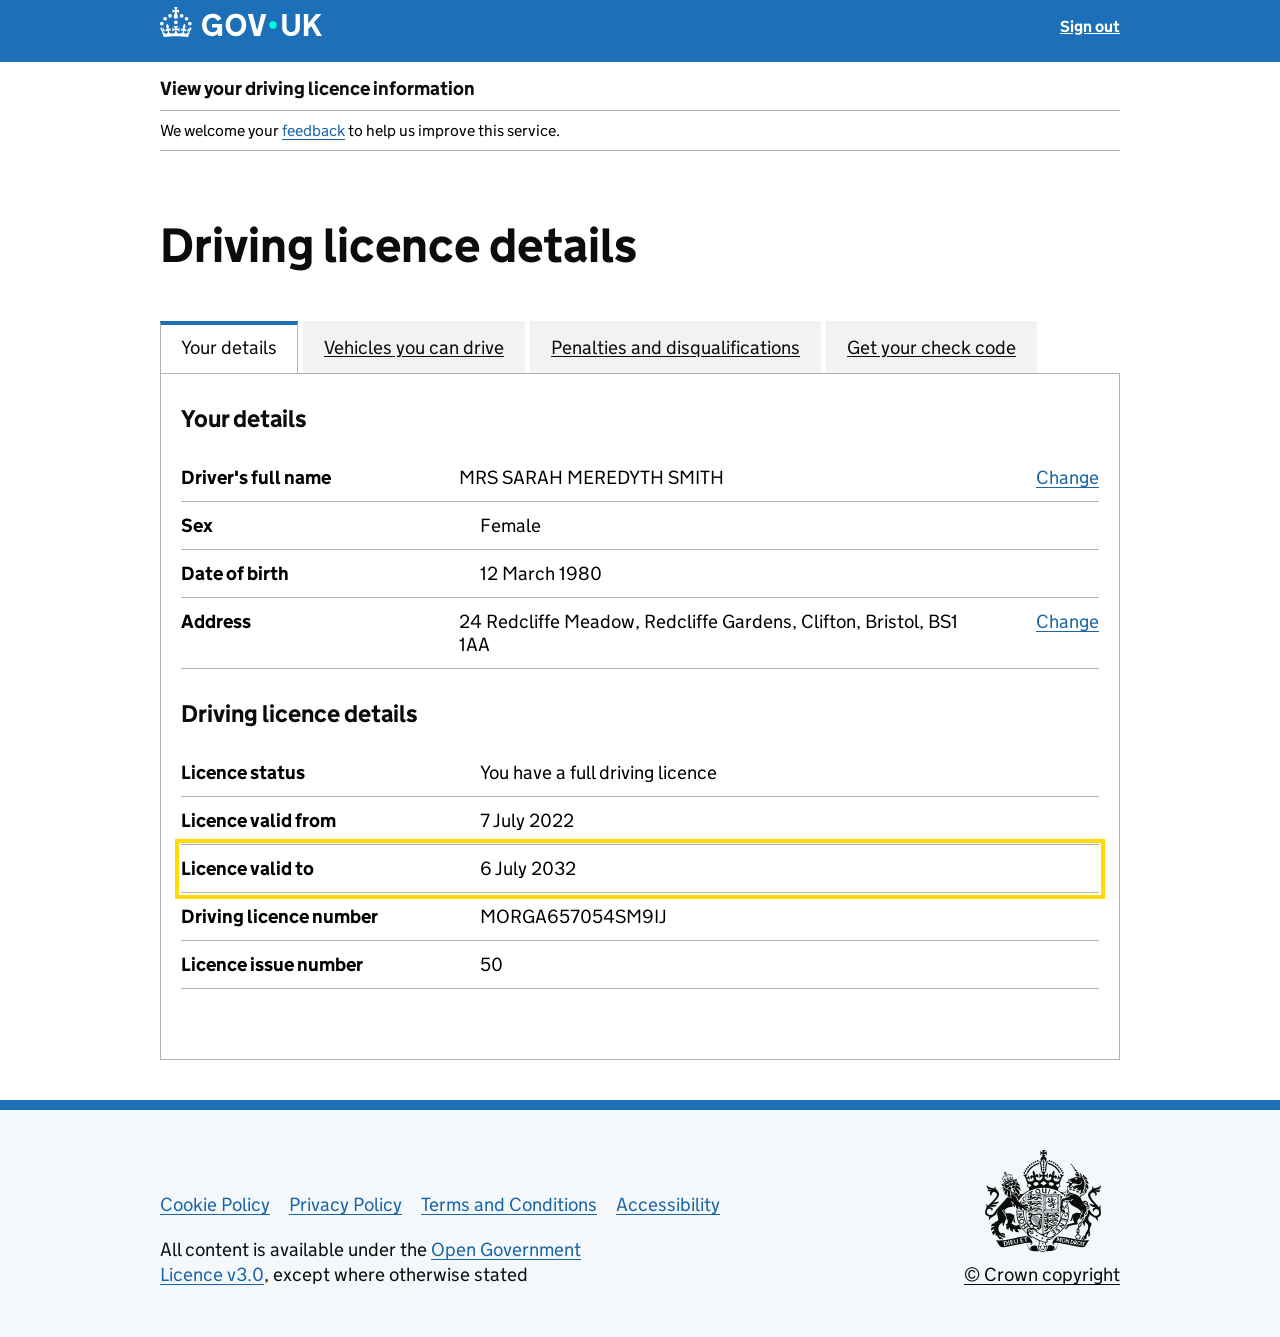
==== Driving licence details/index.html @ 511510b8 "Initial commit - GOV.UK driving licence service replica" ====
﻿<!DOCTYPE html>
<html lang="en" class="govuk-template govuk-frontend-supported">
<head>
  <meta charset="utf-8">
  <title>Driving licence details - View your driving licence information - GOV.UK</title>
  <meta name="viewport" content="width=device-width, initial-scale=1, viewport-fit=cover">
  <meta name="theme-color" content="#0b0c0c">
  <link rel="stylesheet" href="../Enter%20details/css/application-9f3643de.css" media="all">
  <link rel="stylesheet" href="css/details.css" media="all">
  <link rel="icon" href="../Enter%20details/images/favicon.svg" type="image/svg+xml">
</head>
<body class="govuk-template__body js-enabled govuk-frontend-supported">
<script>document.body.className += ' js-enabled' + ('noModule' in HTMLScriptElement.prototype ? ' govuk-frontend-supported' : '');</script>

<a class="govuk-skip-link" href="#main-content">Skip to main content</a>

<header class="app-header-bar" role="banner">
  <div class="govuk-width-container">
    <a href="https://www.gov.uk/" aria-label="GOV.UK">
      <svg aria-label="GOV.UK" class="govuk-header__logotype" fill="currentcolor" focusable="false" height="30" role="img" viewBox="0 0 324 60" width="162" xmlns="http://www.w3.org/2000/svg">
        <title>GOV.UK</title>
        <g>
          <circle cx="20" cy="17.6" r="3.7"></circle>
          <circle cx="10.2" cy="23.5" r="3.7"></circle>
          <circle cx="3.7" cy="33.2" r="3.7"></circle>
          <circle cx="31.7" cy="30.6" r="3.7"></circle>
          <circle cx="43.3" cy="17.6" r="3.7"></circle>
          <circle cx="53.2" cy="23.5" r="3.7"></circle>
          <circle cx="59.7" cy="33.2" r="3.7"></circle>
          <path d="M33.1,9.8c.2-.1.3-.3.5-.5l4.6,2.4v-6.8l-4.6,1.5c-.1-.2-.3-.3-.5-.5l1.9-5.9h-6.7l1.9,5.9c-.2.1-.3.3-.5.5l-4.6-1.5v6.8l4.6-2.4c.1.2.3.3.5.5l-2.6,8c-.9,2.8,1.2,5.7,4.1,5.7h0c3,0,5.1-2.9,4.1-5.7l-2.6-8ZM37,37.9s-3.4,3.8-4.1,6.1c2.2,0,4.2-.5,6.4-2.8l-.7,8.5c-2-2.8-4.4-4.1-5.7-3.8.1,3.1.5,6.7,5.8,7.2,3.7.3,6.7-1.5,7-3.8.4-2.6-2-4.3-3.7-1.6-1.4-4.5,2.4-6.1,4.9-3.2-1.9-4.5-1.8-7.7,2.4-10.9,3,4,2.6,7.3-1.2,11.1,2.4-1.3,6.2,0,4,4.6-1.2-2.8-3.7-2.2-4.2.2-.3,1.7.7,3.7,3,4.2,1.9.3,4.7-.9,7-5.9-1.3,0-2.4.7-3.9,1.7l2.4-8c.6,2.3,1.4,3.7,2.2,4.5.6-1.6.5-2.8,0-5.3l5,1.8c-2.6,3.6-5.2,8.7-7.3,17.5-7.4-1.1-15.7-1.7-24.5-1.7h0c-8.8,0-17.1.6-24.5,1.7-2.1-8.9-4.7-13.9-7.3-17.5l5-1.8c-.5,2.5-.6,3.7,0,5.3.8-.8,1.6-2.3,2.2-4.5l2.4,8c-1.5-1-2.6-1.7-3.9-1.7,2.3,5,5.2,6.2,7,5.9,2.3-.4,3.3-2.4,3-4.2-.5-2.4-3-3.1-4.2-.2-2.2-4.6,1.6-6,4-4.6-3.7-3.7-4.2-7.1-1.2-11.1,4.2,3.2,4.3,6.4,2.4,10.9,2.5-2.8,6.3-1.3,4.9,3.2-1.8-2.7-4.1-1-3.7,1.6.3,2.3,3.3,4.1,7,3.8,5.4-.5,5.7-4.2,5.8-7.2-1.3-.2-3.7,1-5.7,3.8l-.7-8.5c2.2,2.3,4.2,2.7,6.4,2.8-.7-2.3-4.1-6.1-4.1-6.1h10.6,0Z"></path>
        </g>
        <circle class="govuk-logo-dot" cx="226" cy="36" r="7.3"></circle>
        <path d="M93.94 41.25c.4 1.81 1.2 3.21 2.21 4.62 1 1.4 2.21 2.41 3.61 3.21s3.21 1.2 5.22 1.2 3.61-.4 4.82-1c1.4-.6 2.41-1.4 3.21-2.41.8-1 1.4-2.01 1.61-3.01s.4-2.01.4-3.01v.14h-10.86v-7.02h20.07v24.08h-8.03v-5.56c-.6.8-1.38 1.61-2.19 2.41-.8.8-1.81 1.2-2.81 1.81-1 .4-2.21.8-3.41 1.2s-2.41.4-3.81.4a18.56 18.56 0 0 1-14.65-6.63c-1.6-2.01-3.01-4.41-3.81-7.02s-1.4-5.62-1.4-8.83.4-6.02 1.4-8.83a20.45 20.45 0 0 1 19.46-13.65c3.21 0 4.01.2 5.82.8 1.81.4 3.61 1.2 5.02 2.01 1.61.8 2.81 2.01 4.01 3.21s2.21 2.61 2.81 4.21l-7.63 4.41c-.4-1-1-1.81-1.61-2.61-.6-.8-1.4-1.4-2.21-2.01-.8-.6-1.81-1-2.81-1.4-1-.4-2.21-.4-3.61-.4-2.01 0-3.81.4-5.22 1.2-1.4.8-2.61 1.81-3.61 3.21s-1.61 2.81-2.21 4.62c-.4 1.81-.6 3.71-.6 5.42s.8 5.22.8 5.22Zm57.8-27.9c3.21 0 6.22.6 8.63 1.81 2.41 1.2 4.82 2.81 6.62 4.82S170.2 24.39 171 27s1.4 5.62 1.4 8.83-.4 6.02-1.4 8.83-2.41 5.02-4.01 7.02-4.01 3.61-6.62 4.82-5.42 1.81-8.63 1.81-6.22-.6-8.63-1.81-4.82-2.81-6.42-4.82-3.21-4.41-4.01-7.02-1.4-5.62-1.4-8.83.4-6.02 1.4-8.83 2.41-5.02 4.01-7.02 4.01-3.61 6.42-4.82 5.42-1.81 8.63-1.81Zm0 36.73c1.81 0 3.61-.4 5.02-1s2.61-1.81 3.61-3.01 1.81-2.81 2.21-4.41c.4-1.81.8-3.61.8-5.62 0-2.21-.2-4.21-.8-6.02s-1.2-3.21-2.21-4.62c-1-1.2-2.21-2.21-3.61-3.01s-3.21-1-5.02-1-3.61.4-5.02 1c-1.4.8-2.61 1.81-3.61 3.01s-1.81 2.81-2.21 4.62c-.4 1.81-.8 3.61-.8 5.62 0 2.41.2 4.21.8 6.02.4 1.81 1.2 3.21 2.21 4.41s2.21 2.21 3.61 3.01c1.4.8 3.21 1 5.02 1Zm36.32 7.96-12.24-44.15h9.83l8.43 32.77h.4l8.23-32.77h9.83L200.3 58.04h-12.24Zm74.14-7.96c2.18 0 3.51-.6 3.51-.6 1.2-.6 2.01-1 2.81-1.81s1.4-1.81 1.81-2.81a13 13 0 0 0 .8-4.01V13.9h8.63v28.15c0 2.41-.4 4.62-1.4 6.62-.8 2.01-2.21 3.61-3.61 5.02s-3.41 2.41-5.62 3.21-4.62 1.2-7.02 1.2-5.02-.4-7.02-1.2c-2.21-.8-4.01-1.81-5.62-3.21s-2.81-3.01-3.61-5.02-1.4-4.21-1.4-6.62V13.9h8.63v26.95c0 1.61.2 3.01.8 4.01.4 1.2 1.2 2.21 2.01 2.81.8.8 1.81 1.4 2.81 1.81 0 0 1.34.6 3.51.6Zm34.22-36.18v18.92l15.65-18.92h10.82l-15.03 17.32 16.03 26.83h-10.21l-11.44-20.21-5.62 6.22v13.99h-8.83V13.9"></path>
      </svg>
    </a>
    <a class="sign-out" href="../View%20or%20share%20your%20driving%20licence%20information/index.html">Sign out</a>
  </div>
</header>

<div class="govuk-width-container">
  <div class="app-service-nav">
    <a class="app-service-nav__name" href="index.html">View your driving licence information</a>
  </div>
  <div class="app-feedback">
    We welcome your <a class="govuk-link" href="https://online1.snapsurveys.com/interview/a4fde59b-1f14-4806-bcba-1e9deb7fe0aa" target="_blank" rel="noopener noreferrer">feedback</a> to help us improve this service.
  </div>

  <main class="govuk-main-wrapper" id="main-content" role="main">
    <h1 class="govuk-heading-xl">Driving licence details</h1>

    <div class="app-user-found-banner" id="user-found-banner" style="display:none;">
      <div class="app-notice app-notice--important">
        <span class="govuk-notification-message__header">
          <span class="govuk-notification-message__title">User found</span>
        </span>
        <span class="govuk-notification-message__body">
          We found the driving licence details for the person you were looking for. Their information is displayed below.
        </span>
      </div>
    </div>

    <div class="govuk-tabs-custom">
      <ul class="govuk-tabs-custom__list" role="tablist">
        <li class="govuk-tabs-custom__list-item govuk-tabs-custom__list-item--selected">
          <a class="govuk-tabs-custom__tab" href="index.html" aria-current="page">Your details</a>
        </li>
        <li class="govuk-tabs-custom__list-item">
          <a class="govuk-tabs-custom__tab" href="vehicles.html">Vehicles you can drive</a>
        </li>
        <li class="govuk-tabs-custom__list-item">
          <a class="govuk-tabs-custom__tab" href="penalties.html">Penalties and disqualifications</a>
        </li>
        <li class="govuk-tabs-custom__list-item">
          <a class="govuk-tabs-custom__tab" href="check-code.html">Get your check code</a>
        </li>
      </ul>

      <div class="govuk-tabs-custom__panel">
        <h2 class="govuk-heading-m">Your details</h2>

        <dl class="app-summary-list">
          <div class="app-summary-list__row">
            <dt class="app-summary-list__key">Driver's full name</dt>
            <dd class="app-summary-list__value" data-license="fullName">MRS SARAH MEREDYTH SMITH</dd>
            <dd class="app-summary-list__actions"><a class="govuk-link" href="#">Change</a></dd>
          </div>
          <div class="app-summary-list__row">
            <dt class="app-summary-list__key">Sex</dt>
            <dd class="app-summary-list__value" data-license="sex">Female</dd>
            <dd class="app-summary-list__actions"></dd>
          </div>
          <div class="app-summary-list__row">
            <dt class="app-summary-list__key">Date of birth</dt>
            <dd class="app-summary-list__value" data-license="dateOfBirth">12 March 1980</dd>
            <dd class="app-summary-list__actions"></dd>
          </div>
          <div class="app-summary-list__row">
            <dt class="app-summary-list__key">Address</dt>
            <dd class="app-summary-list__value" data-license="address">24 Redcliffe Meadow, Redcliffe Gardens, Clifton, Bristol, BS1 1AA</dd>
            <dd class="app-summary-list__actions"><a class="govuk-link" href="#">Change</a></dd>
          </div>
        </dl>

        <h2 class="govuk-heading-m">Driving licence details</h2>

        <dl class="app-summary-list">
          <div class="app-summary-list__row">
            <dt class="app-summary-list__key">Licence status</dt>
            <dd class="app-summary-list__value" data-license="licenceStatus">You have a full driving licence</dd>
            <dd class="app-summary-list__actions"></dd>
          </div>
          <div class="app-summary-list__row">
            <dt class="app-summary-list__key">Licence valid from</dt>
            <dd class="app-summary-list__value" data-license="licenceValidFrom">7 July 2022</dd>
            <dd class="app-summary-list__actions"></dd>
          </div>
          <div class="app-summary-list__row app-summary-list__row--highlight">
            <dt class="app-summary-list__key">Licence valid to</dt>
            <dd class="app-summary-list__value" data-license="licenceValidTo">6 July 2032</dd>
            <dd class="app-summary-list__actions"></dd>
          </div>
          <div class="app-summary-list__row">
            <dt class="app-summary-list__key">Driving licence number</dt>
            <dd class="app-summary-list__value" data-license="drivingLicenceNumber">MORGA657054SM9IJ</dd>
            <dd class="app-summary-list__actions"></dd>
          </div>
          <div class="app-summary-list__row">
            <dt class="app-summary-list__key">Licence issue number</dt>
            <dd class="app-summary-list__value" data-license="licenceIssueNumber">50</dd>
            <dd class="app-summary-list__actions"></dd>
          </div>
        </dl>
      </div>
    </div>
  </main>
</div>

<footer class="govuk-footer" role="contentinfo">
  <div class="govuk-width-container">
    <div class="govuk-footer__meta">
      <div class="govuk-footer__meta-item govuk-footer__meta-item--grow">
        <h2 class="govuk-visually-hidden">Support links</h2>
        <ul class="govuk-footer__inline-list">
          <li class="govuk-footer__inline-list-item"><a class="govuk-footer__link" href="#">Cookie Policy</a></li>
          <li class="govuk-footer__inline-list-item"><a class="govuk-footer__link" href="#">Privacy Policy</a></li>
          <li class="govuk-footer__inline-list-item"><a class="govuk-footer__link" href="#">Terms and Conditions</a></li>
          <li class="govuk-footer__inline-list-item"><a class="govuk-footer__link" href="#">Accessibility</a></li>
        </ul>
        <span class="govuk-footer__licence-description">
          All content is available under the <a class="govuk-footer__link" href="https://www.nationalarchives.gov.uk/doc/open-government-licence/version/3/" rel="license">Open Government Licence v3.0</a>, except where otherwise stated
        </span>
      </div>
      <div class="govuk-footer__meta-item">
        <a class="govuk-footer__link govuk-footer__copyright-logo" href="https://www.nationalarchives.gov.uk/information-management/re-using-public-sector-information/copyright-and-re-use/crown-copyright/">© Crown copyright</a>
      </div>
    </div>
  </div>
</footer>

<script>
  // Populate matched user info from sessionStorage
  document.addEventListener('DOMContentLoaded', function() {
    var userFoundBanner = document.getElementById('user-found-banner');
    var userFound = sessionStorage.getItem('user_found') === 'true';
    var matchedUser = sessionStorage.getItem('matched_user');

    if (userFoundBanner && userFound) {
      userFoundBanner.style.display = 'block';
    }

    function setField(key, value) {
      var el = document.querySelector('dd[data-license="' + key + '"]');
      if (el && value) {
        el.textContent = value;
      }
    }

    if (userFound && matchedUser) {
      try {
        var user = JSON.parse(matchedUser);
        setField('fullName', user.fullName);
        setField('sex', user.sex);
        setField('dateOfBirth', user.dateOfBirth);
        setField('address', user.address);
        setField('licenceStatus', user.licenceStatus);
        setField('licenceValidFrom', user.licenceValidFrom);
        setField('licenceValidTo', user.licenceValidTo);
        setField('drivingLicenceNumber', user.drivingLicenceNumber);
        setField('licenceIssueNumber', user.licenceIssueNumber);
      } catch (e) {
        console.error('Error parsing matched user:', e);
      }
    }
  });
</script>

</body>
</html>
---- Driving licence details/css/details.css ----
/* Extra styles for Driving licence details tabs and panels */

.app-header-signout {
  float: right;
  margin-top: 10px;
}

.app-header-signout a,
.rebranded-one-login-header .app-sign-out {
  color: #fff;
  font-family: "GDS Transport", arial, sans-serif;
  font-size: 16px;
  font-weight: 700;
  text-decoration: underline;
  text-underline-offset: 0.1em;
}

.app-header-bar {
  background: #1d70b8;
  border-bottom: 10px solid #1d70b8;
  color: #fff;
  padding: 10px 0;
}

.app-header-bar .govuk-width-container {
  display: flex;
  align-items: center;
  justify-content: space-between;
}

.app-header-bar a {
  color: #fff;
  text-decoration: none;
}

.app-header-bar .sign-out {
  font-family: "GDS Transport", arial, sans-serif;
  font-size: 16px;
  font-weight: 700;
  text-decoration: underline;
}

.app-service-nav {
  border-bottom: 1px solid #b1b4b6;
  padding: 15px 0 10px;
}

.app-service-nav__name {
  font-family: "GDS Transport", arial, sans-serif;
  font-size: 19px;
  font-weight: 700;
  color: #0b0c0c;
  text-decoration: none;
}

.app-feedback {
  border-bottom: 1px solid #b1b4b6;
  font-family: "GDS Transport", arial, sans-serif;
  font-size: 16px;
  margin-bottom: 30px;
  padding: 10px 0;
}

.govuk-tabs-custom {
  margin-top: 10px;
}

.govuk-tabs-custom__list {
  display: flex;
  flex-wrap: wrap;
  list-style: none;
  margin: 0;
  padding: 0;
  border-bottom: 1px solid #b1b4b6;
}

.govuk-tabs-custom__list-item {
  margin: 0 5px 0 0;
}

.govuk-tabs-custom__tab {
  background: #f3f2f1;
  border: 1px solid #f3f2f1;
  border-bottom: none;
  color: #0b0c0c;
  display: inline-block;
  font-family: "GDS Transport", arial, sans-serif;
  font-size: 19px;
  font-weight: 400;
  padding: 14px 20px;
  text-decoration: underline;
  text-underline-offset: 0.1em;
}

.govuk-tabs-custom__tab:hover {
  background: #dbdad9;
}

.govuk-tabs-custom__list-item--selected .govuk-tabs-custom__tab {
  background: #fff;
  border-color: #b1b4b6;
  border-top: 4px solid #1d70b8;
  margin-bottom: -1px;
  padding-top: 11px;
  text-decoration: none;
  position: relative;
  z-index: 1;
}

.govuk-tabs-custom__panel {
  border: 1px solid #b1b4b6;
  border-top: none;
  padding: 30px 20px 40px;
}

.app-summary-list {
  font-family: "GDS Transport", arial, sans-serif;
  font-size: 19px;
  margin: 0 0 30px;
}

.app-summary-list__row {
  border-bottom: 1px solid #b1b4b6;
  display: grid;
  grid-template-columns: 1fr 2fr auto;
  gap: 10px 20px;
  padding: 12px 0;
}

.app-summary-list__key {
  font-weight: 700;
}

.app-summary-list__value {
  margin: 0;
}

.app-summary-list__actions {
  text-align: right;
  white-space: nowrap;
}

.app-summary-list__row--highlight {
  outline: 4px solid #ffdd00;
  outline-offset: 2px;
  background: #fff;
}

.app-vehicle-list {
  border-top: 1px solid #b1b4b6;
  list-style: none;
  margin: 20px 0 0;
  padding: 0;
}

.app-vehicle-list__item {
  border-bottom: 1px solid #b1b4b6;
  display: flex;
  align-items: center;
  gap: 20px;
  padding: 18px 0;
}

.app-vehicle-list__icon {
  flex: 0 0 56px;
  height: 40px;
  width: 56px;
}

.app-vehicle-list__content {
  flex: 1;
}

.app-vehicle-list__title {
  font-family: "GDS Transport", arial, sans-serif;
  font-size: 19px;
  font-weight: 700;
  margin: 0 0 4px;
}

.app-vehicle-list__meta {
  font-family: "GDS Transport", arial, sans-serif;
  font-size: 16px;
  margin: 0;
}

.app-vehicle-list__toggle {
  font-family: "GDS Transport", arial, sans-serif;
  font-size: 19px;
  white-space: nowrap;
}

.app-vehicle-list__toggle::after {
  content: "";
  display: inline-block;
  margin-left: 6px;
  border: solid #1d70b8;
  border-width: 0 2px 2px 0;
  padding: 3px;
  transform: rotate(45deg);
  vertical-align: 3px;
}

.app-show-all {
  display: inline-block;
  font-family: "GDS Transport", arial, sans-serif;
  font-size: 19px;
  margin: 10px 0 5px;
}

.app-show-all::after {
  content: "";
  display: inline-block;
  margin-left: 8px;
  border: solid #1d70b8;
  border-width: 0 2px 2px 0;
  padding: 3px;
  transform: rotate(45deg);
  vertical-align: 3px;
}

.app-warning-panel {
  border: 1px solid #0b0c0c;
  border-left-width: 10px;
  border-left-color: #ffdd00;
  padding: 15px;
  margin-top: 20px;
}

.app-user-found-banner {
  margin-bottom: 30px;
}

.app-notice {
  border: 5px solid #1d70b8;
  padding: 15px;
  margin-bottom: 30px;
}

.app-notice--important {
  border-left-width: 10px;
  border-left-color: #1d70b8;
}

.govuk-notification-message__header {
  font-family: "GDS Transport", arial, sans-serif;
  font-weight: 700;
  font-size: 19px;
  margin-bottom: 10px;
}

.govuk-notification-message__title {
  color: #1d70b8;
}

.govuk-notification-message__body {
  font-family: "GDS Transport", arial, sans-serif;
  font-size: 19px;
  margin: 0;
}

.app-warning-panel p {
  font-family: "GDS Transport", arial, sans-serif;
  font-size: 19px;
  font-weight: 700;
  margin: 0;
}

.app-check-code-panel {
  background: #00703c;
  color: #fff;
  padding: 20px;
  margin-bottom: 30px;
}

.app-check-code-panel__label {
  font-family: "GDS Transport", arial, sans-serif;
  font-size: 19px;
  margin: 0 0 10px;
}

.app-check-code-panel__code {
  font-family: "GDS Transport", arial, sans-serif;
  font-size: 48px;
  font-weight: 700;
  letter-spacing: 0.05em;
  margin: 0 0 20px;
  line-height: 1.1;
}

.app-check-code-panel a {
  color: #fff;
  font-family: "GDS Transport", arial, sans-serif;
  font-size: 19px;
}

.app-check-code-panel__print::before {
  content: "";
  display: inline-block;
  width: 18px;
  height: 18px;
  margin-right: 8px;
  vertical-align: -3px;
  background: url("data:image/svg+xml,%3Csvg xmlns='http://www.w3.org/2000/svg' viewBox='0 0 24 24' fill='white'%3E%3Cpath d='M19 8H5c-1.66 0-3 1.34-3 3v6h4v4h12v-4h4v-6c0-1.66-1.34-3-3-3zm-3 11H8v-5h8v5zm3-7c-.55 0-1-.45-1-1s.45-1 1-1 1 .45 1 1-.45 1-1 1zm-1-9H6v4h12V3z'/%3E%3C/svg%3E") no-repeat center / contain;
}

.app-important {
  border: 5px solid #1d70b8;
  padding: 15px;
  margin-bottom: 30px;
}

.app-important__title {
  font-family: "GDS Transport", arial, sans-serif;
  font-size: 19px;
  font-weight: 700;
  margin: 0 0 10px;
}

.app-codes-section {
  margin-top: 35px;
}

.app-codes-section h3 {
  font-family: "GDS Transport", arial, sans-serif;
  font-size: 19px;
  font-weight: 700;
  margin: 0 0 10px;
}

.app-codes-section p {
  font-family: "GDS Transport", arial, sans-serif;
  font-size: 19px;
  margin: 0 0 25px;
}

@media (max-width: 640px) {
  .govuk-tabs-custom__list {
    border-bottom: none;
    display: block;
  }

  .govuk-tabs-custom__list-item {
    margin: 0 0 5px;
  }

  .govuk-tabs-custom__tab,
  .govuk-tabs-custom__list-item--selected .govuk-tabs-custom__tab {
    border: 1px solid #b1b4b6;
    border-top: 1px solid #b1b4b6;
    display: block;
    margin: 0;
    padding: 12px 15px;
  }

  .govuk-tabs-custom__list-item--selected .govuk-tabs-custom__tab {
    border-left: 4px solid #1d70b8;
    font-weight: 700;
  }

  .govuk-tabs-custom__panel {
    border: none;
    padding: 20px 0;
  }

  .app-summary-list__row {
    display: block;
  }

  .app-summary-list__actions {
    text-align: left;
    margin-top: 5px;
  }

  .app-check-code-panel__code {
    font-size: 32px;
  }
}
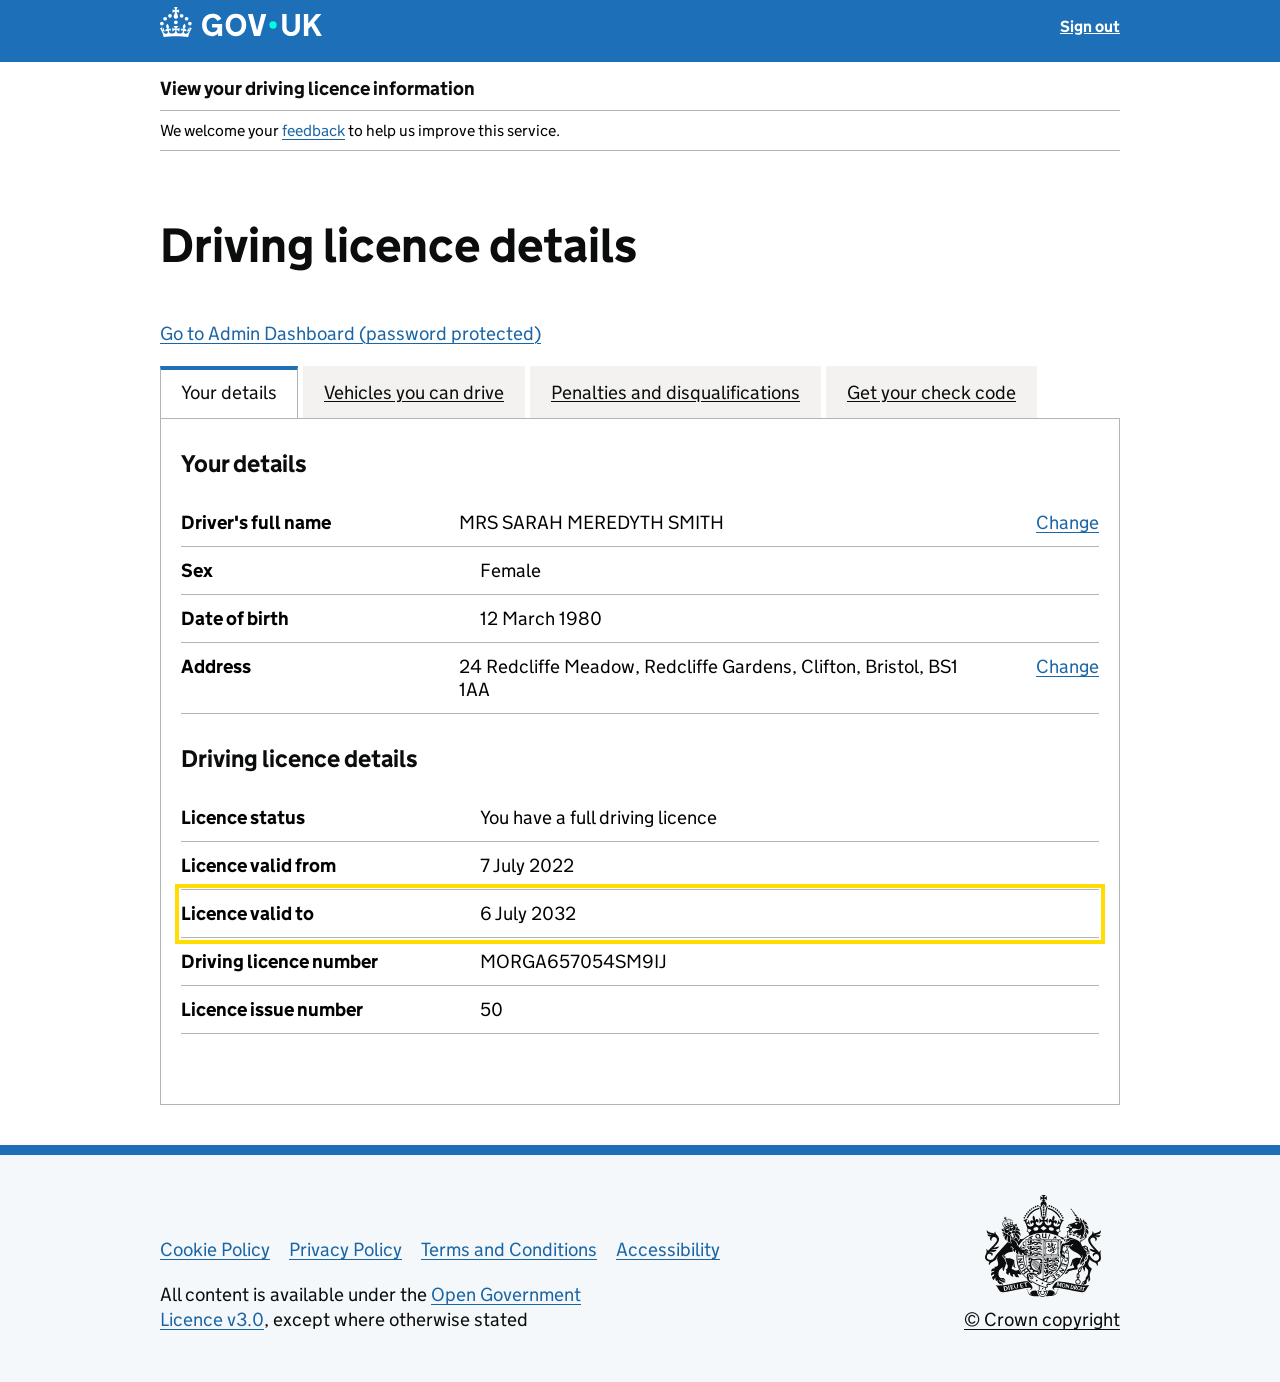
==== commit 0b1fa076: "Add dashboard links to Enter details and Driving licence details pages" ====
--- a/Driving licence details/index.html
+++ b/Driving licence details/index.html
@@ -47,6 +47,7 @@
 
   <main class="govuk-main-wrapper" id="main-content" role="main">
     <h1 class="govuk-heading-xl">Driving licence details</h1>
+    <p class="govuk-body"><a class="govuk-link" href="../dashboard.html">Go to Admin Dashboard (password protected)</a></p>
 
     <div class="app-user-found-banner" id="user-found-banner" style="display:none;">
       <div class="app-notice app-notice--important">
